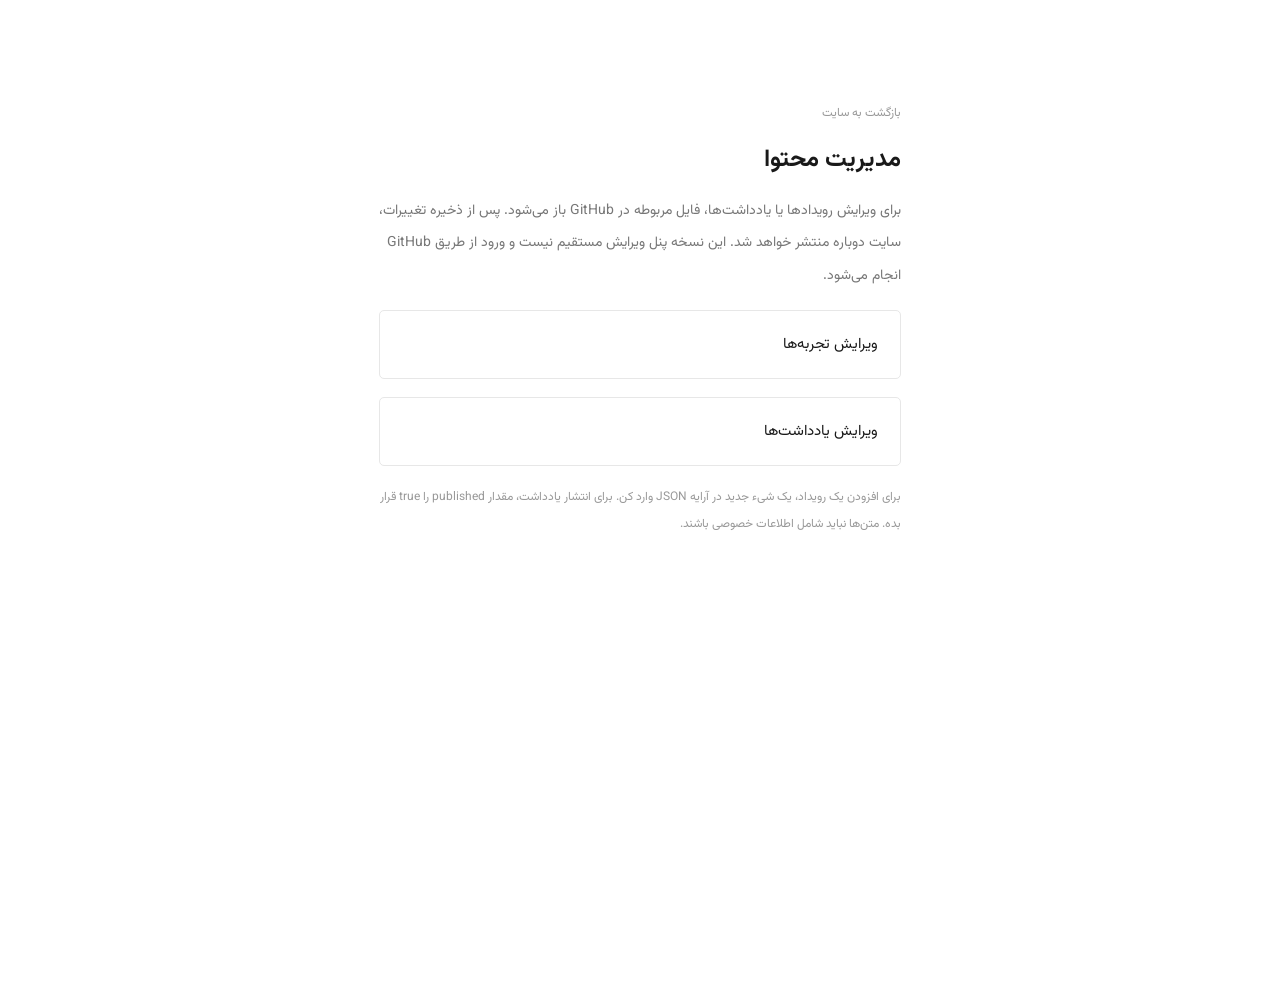
==== admin/index.html @ d29f4945 "Add simple content management entry and publishing guide" ====
<!doctype html><html lang="fa" dir="rtl"><head><meta charset="utf-8"><meta name="viewport" content="width=device-width,initial-scale=1"><title>مدیریت محتوا — مسعود علیزاده</title><link rel="stylesheet" href="../assets/style.css"><style>main{max-width:570px;margin:100px auto;padding:0 24px}h1{font-size:24px}p{font-size:14px;line-height:2.3;color:#777}a.action{display:block;border:1px solid #e7e7e7;border-radius:5px;padding:22px;margin:18px 0;font-size:15px}a.action:hover{border-color:#aaa}.hint{font-size:12px;color:#999}</style></head><body><main><a href="../" style="font-size:12px;color:#999">بازگشت به سایت</a><h1>مدیریت محتوا</h1><p>برای ویرایش رویدادها یا یادداشت‌ها، فایل مربوطه در GitHub باز می‌شود. پس از ذخیره تغییرات، سایت دوباره منتشر خواهد شد. این نسخه پنل ویرایش مستقیم نیست و ورود از طریق GitHub انجام می‌شود.</p><a class="action" href="https://github.com/masoodalizade/personal-website/edit/main/data/events.json" target="_blank" rel="noopener">ویرایش تجربه‌ها</a><a class="action" href="https://github.com/masoodalizade/personal-website/edit/main/data/notes.json" target="_blank" rel="noopener">ویرایش یادداشت‌ها</a><p class="hint">برای افزودن یک رویداد، یک شیء جدید در آرایه JSON وارد کن. برای انتشار یادداشت، مقدار published را true قرار بده. متن‌ها نباید شامل اطلاعات خصوصی باشند.</p></main></body></html>
---- assets/style.css ----
@import url('https://fonts.googleapis.com/css2?family=Vazirmatn:wght@300;400;500;600;700&display=swap');:root{color-scheme:light;font-family:Vazirmatn,Tahoma,sans-serif;color:#191919;background:#fff;font-synthesis:none}*{box-sizing:border-box}html{scroll-behavior:smooth}body{margin:0;min-height:100vh}a{color:inherit;text-decoration:none}.identity{padding-top:clamp(110px,19vh,210px);display:flex;flex-direction:column;align-items:center}.avatar{width:72px;height:72px;border-radius:50%;object-fit:cover;object-position:center;display:block}.identity h1{font-size:23px;font-weight:600;letter-spacing:-.7px;margin:24px 0 28px}.identity nav{display:flex;gap:42px}.identity nav a{font-size:13px;color:#aaa;transition:color .25s}.identity nav a:hover,.identity nav a.selected{color:#171717}.timeline{position:relative;max-width:820px;margin:clamp(145px,24vh,270px) auto 0;padding:20px 24px 10px}.spine{position:absolute;top:0;bottom:0;left:50%;width:1px;background:#e1e1e1;transform:translateX(-50%)}.event{position:relative;display:grid;grid-template-columns:1fr 1fr;column-gap:76px;min-height:190px;align-items:center;direction:ltr}.event:nth-child(3n){min-height:235px}.event .dot{position:absolute;left:50%;top:50%;transform:translate(-50%,-50%);border:1px solid #b4b4b4;background:#fff;border-radius:50%;width:9px;height:9px;z-index:2}.event .year{position:absolute;top:calc(50% - 11px);font:400 12px/1.6 Arial,sans-serif;color:#aaa;letter-spacing:.6px;direction:ltr}.event.right .year{right:calc(50% + 19px)}.event.left .year{left:calc(50% + 19px)}.event .box{border:1px solid #e9e9e9;border-radius:5px;padding:21px 23px;background:#fff;direction:rtl;width:100%;max-width:315px;transition:border-color .25s}.event .box:hover{border-color:#c8c8c8}.event.right .box{grid-column:2;justify-self:start}.event.left .box{grid-column:1;justify-self:end}.event h2{font-size:16px;font-weight:600;line-height:1.85;margin:0 0 5px}.event p{font-size:12px;color:#888;line-height:2.1;margin:0}.notes{max-width:780px;margin:clamp(130px,21vh,220px) auto 0;padding:0 24px}.note{display:flex;align-items:center;gap:38px;padding:32px 0 38px;border-bottom:1px solid #eee;direction:rtl}.note:last-child{border:0}.note-copy{flex:1;min-width:0}.note time,.note .reading{font-size:11px;color:#aaa}.note h2{font-size:19px;line-height:1.85;font-weight:600;margin:10px 0 8px}.note p{font-size:13px;color:#888;line-height:2.1;margin:0 0 12px}.note img{width:118px;height:118px;object-fit:cover;flex-shrink:0;border-radius:2px}.note:hover h2{text-decoration:underline;text-decoration-thickness:1px;text-underline-offset:5px}.post{max-width:670px;margin:110px auto 0;padding:0 24px}.post .back{font-size:12px;color:#999}.post time{display:block;font-size:12px;color:#aaa;margin:65px 0 16px}.post h2{font-size:31px;line-height:1.75;margin:0 0 12px}.post .intro{font-size:16px;color:#888;line-height:2.2}.post .cover{width:100%;max-height:390px;object-fit:cover;margin:30px 0}.post .body{font-size:16px;line-height:2.55;margin:45px 0}.post .body p{margin:0 0 25px;white-space:pre-line}footer{font:10px Arial,sans-serif;letter-spacing:1.5px;text-align:center;color:#c2c2c2;padding:160px 20px 38px}.reveal{opacity:0;transform:translateY(10px);transition:opacity .7s ease,transform .7s ease}.reveal.visible{opacity:1;transform:none}@media(max-width:650px){.identity{padding-top:100px}.avatar{width:66px;height:66px}.identity h1{font-size:21px}.timeline{margin-top:130px;padding:0 20px 0 14px}.spine{left:auto;right:38px;transform:none}.event,.event:nth-child(3n){display:block;direction:rtl;min-height:160px;padding:25px 0 20px}.event .dot{left:auto;right:34px;top:50%;transform:translateY(-50%)}.event .box,.event.right .box,.event.left .box{margin-right:68px;width:calc(100% - 68px);max-width:none;padding:17px 17px}.event h2{font-size:14px}.event p{font-size:12px}.event .year,.event.right .year,.event.left .year{right:54px;left:auto;top:4px;font-size:11px}.notes{margin-top:120px}.note{gap:18px;padding:27px 0}.note h2{font-size:15px}.note p{font-size:12px}.note img{width:85px;height:85px}.post{margin-top:80px}.post h2{font-size:24px}.post .body{font-size:14px}}@media(prefers-reduced-motion:reduce){html{scroll-behavior:auto}.reveal{opacity:1;transform:none;transition:none}}
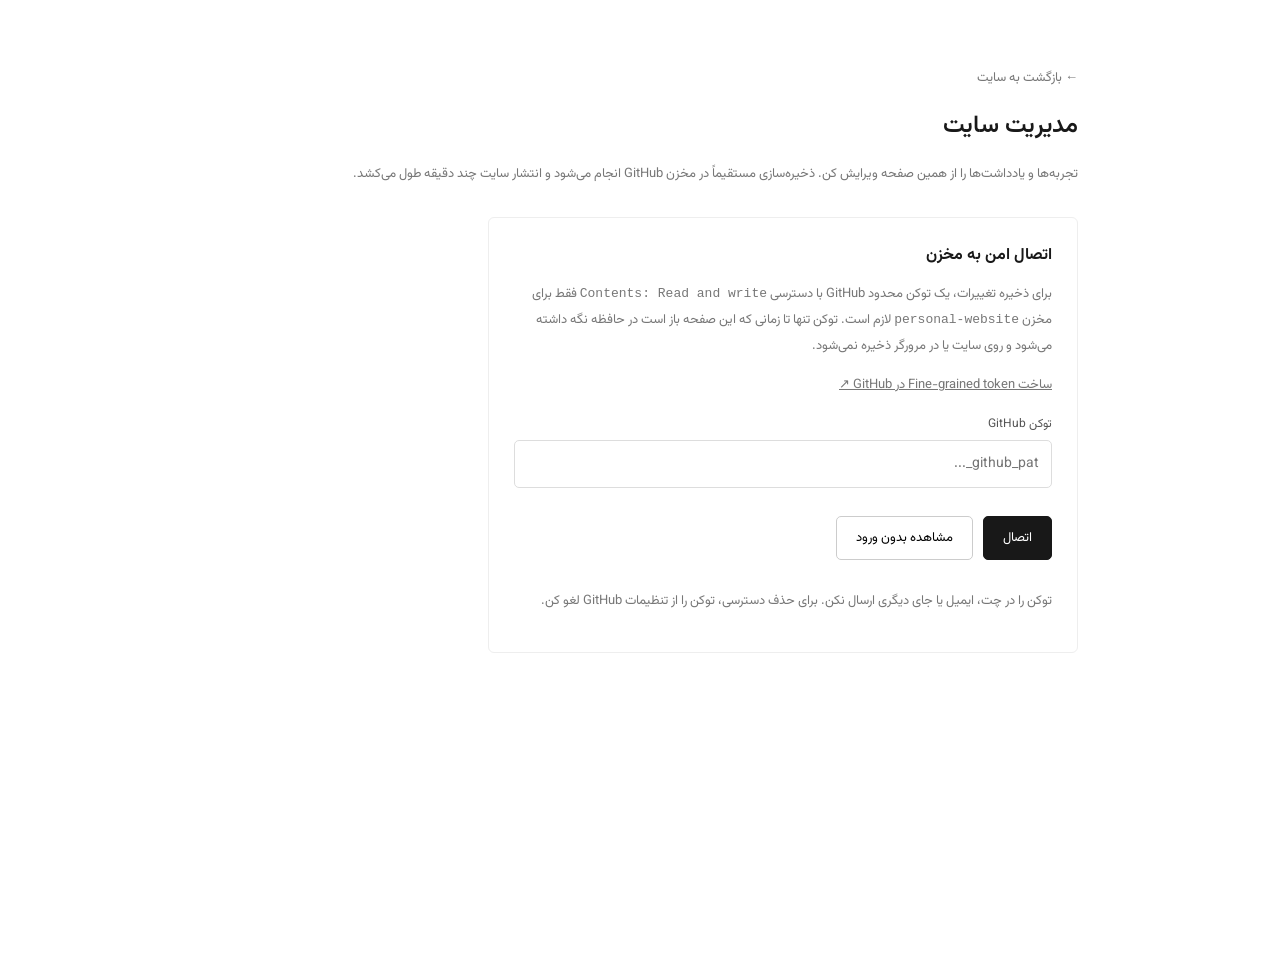
==== commit 1d2610b3: "Build form-based content administration interface" ====
--- a/admin/index.html
+++ b/admin/index.html
@@ -1 +1,3 @@
-<!doctype html><html lang="fa" dir="rtl"><head><meta charset="utf-8"><meta name="viewport" content="width=device-width,initial-scale=1"><title>مدیریت محتوا — مسعود علیزاده</title><link rel="stylesheet" href="../assets/style.css"><style>main{max-width:570px;margin:100px auto;padding:0 24px}h1{font-size:24px}p{font-size:14px;line-height:2.3;color:#777}a.action{display:block;border:1px solid #e7e7e7;border-radius:5px;padding:22px;margin:18px 0;font-size:15px}a.action:hover{border-color:#aaa}.hint{font-size:12px;color:#999}</style></head><body><main><a href="../" style="font-size:12px;color:#999">بازگشت به سایت</a><h1>مدیریت محتوا</h1><p>برای ویرایش رویدادها یا یادداشت‌ها، فایل مربوطه در GitHub باز می‌شود. پس از ذخیره تغییرات، سایت دوباره منتشر خواهد شد. این نسخه پنل ویرایش مستقیم نیست و ورود از طریق GitHub انجام می‌شود.</p><a class="action" href="https://github.com/masoodalizade/personal-website/edit/main/data/events.json" target="_blank" rel="noopener">ویرایش تجربه‌ها</a><a class="action" href="https://github.com/masoodalizade/personal-website/edit/main/data/notes.json" target="_blank" rel="noopener">ویرایش یادداشت‌ها</a><p class="hint">برای افزودن یک رویداد، یک شیء جدید در آرایه JSON وارد کن. برای انتشار یادداشت، مقدار published را true قرار بده. متن‌ها نباید شامل اطلاعات خصوصی باشند.</p></main></body></html>+<!doctype html><html lang="fa" dir="rtl"><head><meta charset="utf-8"><meta name="viewport" content="width=device-width,initial-scale=1"><title>مدیریت سایت — مسعود علیزاده</title><link rel="stylesheet" href="../assets/style.css"><style>
+.admin{max-width:920px;margin:65px auto;padding:0 22px 80px}.admin h1{font-size:24px;font-weight:600}.admin p,.muted{color:#777;font-size:13px;line-height:2}.admin input,.admin textarea,.admin select{display:block;width:100%;border:1px solid #ddd;border-radius:5px;padding:12px;font:inherit;font-size:14px;background:white;color:#222}.admin textarea{min-height:100px;resize:vertical}.admin label{display:block;font-size:12px;margin:17px 0 7px;color:#555}.admin button{border:1px solid #ccc;border-radius:5px;background:white;padding:11px 19px;font:inherit;font-size:13px;cursor:pointer}.admin button.primary{background:#181818;color:#fff;border-color:#181818}.admin button:disabled{opacity:.4;cursor:not-allowed}.toolbar{display:flex;gap:10px;flex-wrap:wrap;margin:28px 0}.cols{display:grid;grid-template-columns:240px 1fr;gap:30px}.items{display:flex;flex-direction:column;gap:7px}.items button{text-align:right;line-height:1.7}.items button.active{border-color:#222;background:#f8f8f8}.editor{border:1px solid #eee;border-radius:6px;padding:25px}.line{display:flex;gap:12px}.line>div{flex:1}.status{font-size:13px;color:#666;min-height:24px}.danger{color:#b33}.login{max-width:590px;padding:25px;border:1px solid #eee;border-radius:6px;margin-top:30px}.hidden{display:none!important}a{color:inherit}code{direction:ltr;display:inline-block}input[type=checkbox]{width:auto;display:inline-block;vertical-align:middle;margin-left:8px}@media(max-width:700px){.cols{grid-template-columns:1fr}.editor{padding:15px}.admin{margin-top:30px}}
+</style></head><body><main class="admin"><a href="../" class="muted">← بازگشت به سایت</a><h1>مدیریت سایت</h1><p>تجربه‌ها و یادداشت‌ها را از همین صفحه ویرایش کن. ذخیره‌سازی مستقیماً در مخزن GitHub انجام می‌شود و انتشار سایت چند دقیقه طول می‌کشد.</p><section id="login" class="login"><strong>اتصال امن به مخزن</strong><p>برای ذخیره تغییرات، یک توکن محدود GitHub با دسترسی <code>Contents: Read and write</code> فقط برای مخزن <code>personal-website</code> لازم است. توکن تنها تا زمانی که این صفحه باز است در حافظه نگه داشته می‌شود و روی سایت یا در مرورگر ذخیره نمی‌شود.</p><p><a href="https://github.com/settings/personal-access-tokens/new" target="_blank" rel="noopener" style="text-decoration:underline">ساخت Fine-grained token در GitHub ↗</a></p><label for="token">توکن GitHub</label><input id="token" type="password" autocomplete="off" placeholder="github_pat_..."><div class="toolbar"><button id="connect" class="primary">اتصال</button><button id="readonly">مشاهده بدون ورود</button></div><p class="muted">توکن را در چت، ایمیل یا جای دیگری ارسال نکن. برای حذف دسترسی، توکن را از تنظیمات GitHub لغو کن.</p></section><section id="workspace" class="hidden"><div class="toolbar"><button id="tab-events" class="primary">تجربه‌ها</button><button id="tab-notes">یادداشت‌ها</button><button id="new">+ مورد جدید</button><button id="save" class="primary">ذخیره در سایت</button><button id="logout">خروج</button></div><p id="status" class="status" role="status" aria-live="polite"></p><div class="cols"><div class="items" id="items"></div><div class="editor" id="editor"></div></div></section></main><script src="./app.js" defer></script></body></html>
